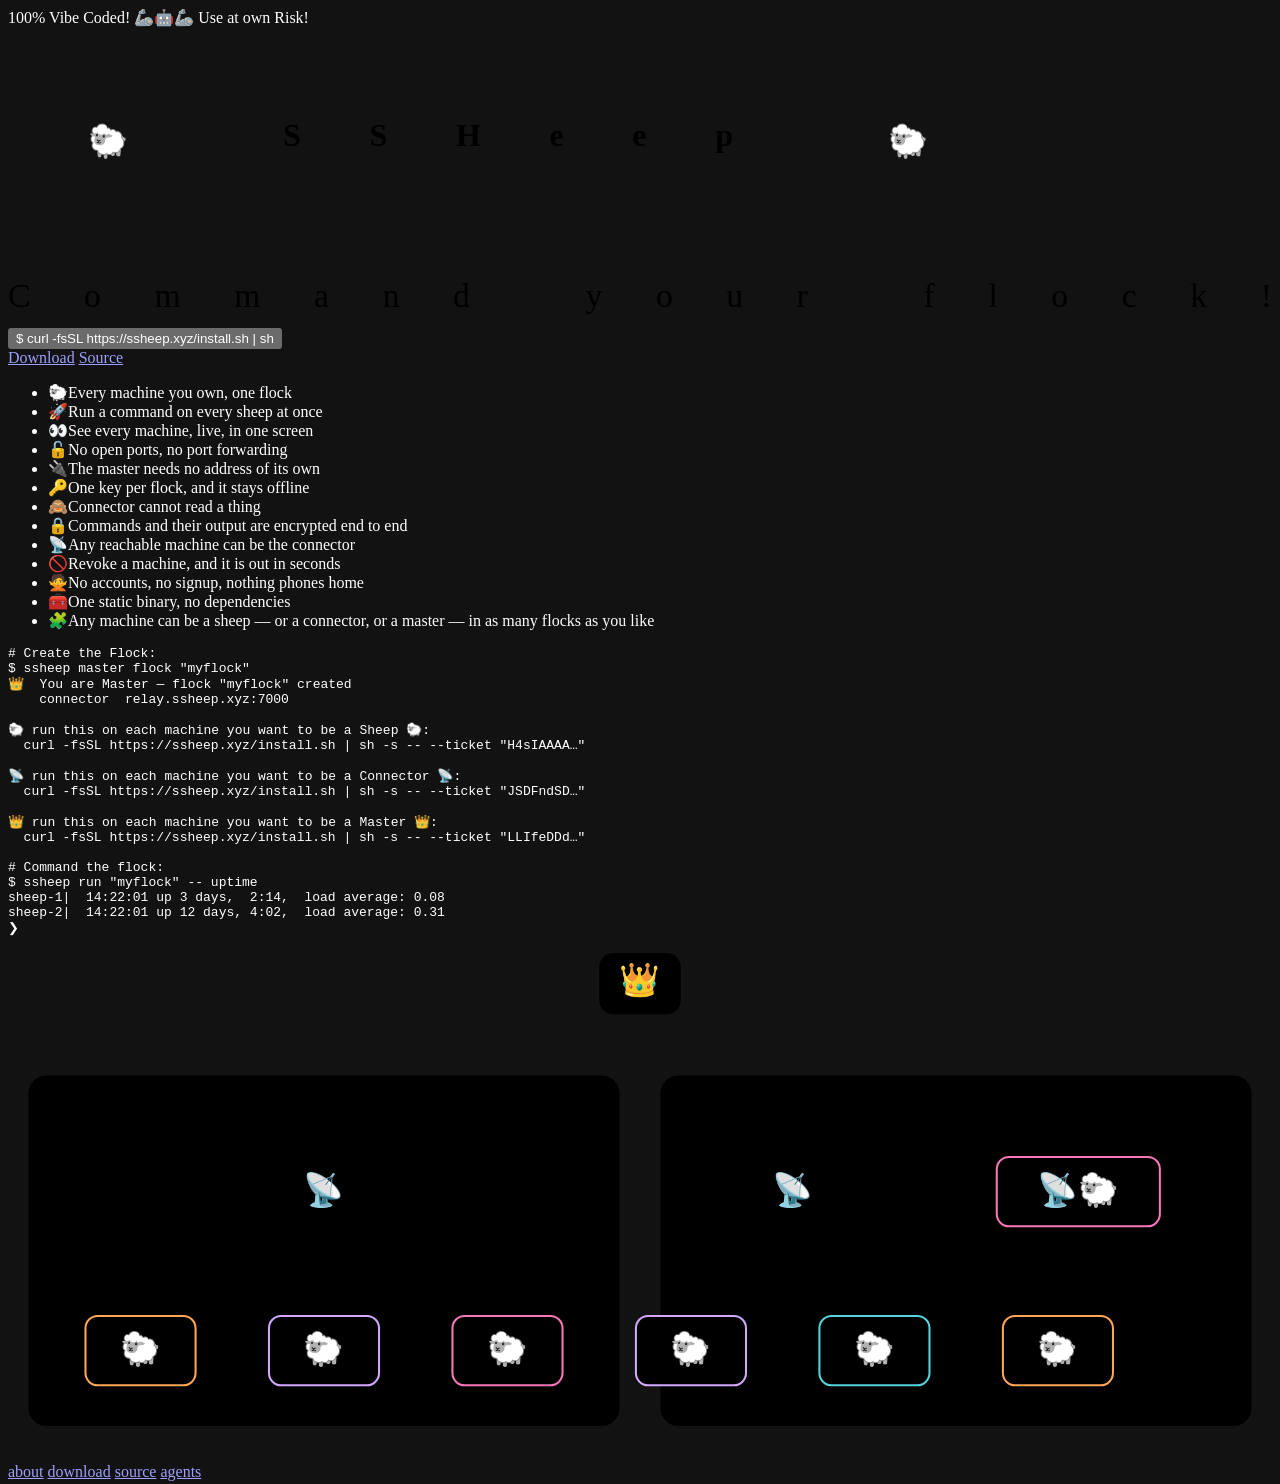
==== site/index.html @ 529f36d0 "site: the picture at 620x250 As asked. The extra height goes between the connectors and the sheep, w" ====
<!doctype html>
<html lang="en">
<head>
<meta charset="utf-8">
<meta name="viewport" content="width=device-width,initial-scale=1">
<meta name="color-scheme" content="dark">
<title>🐑 ssheep — one binary, one file, one key</title>
<meta name="description" content="Command a flock of machines. One command sets it up. No open ports, no accounts, and nobody's server to trust.">
<meta property="og:title" content="🐑 ssheep — one binary, one file, one key">
<meta property="og:description" content="Command a flock of machines. One command sets it up.">
<meta property="og:url" content="https://ssheep.xyz/">
<link rel="icon" href="data:image/svg+xml,%3Csvg xmlns='http://www.w3.org/2000/svg' viewBox='0 0 16 16'%3E%3Ctext y='14' font-size='14'%3E%F0%9F%90%91%3C/text%3E%3C/svg%3E">
<link rel="stylesheet" href="/style.css?v=31">
</head>
<body>

<div class="vibe">
  <span class="hot">100% Vibe Coded!</span>
  <span class="bot"><span class="arm">🦾</span><span class="head">🤖</span><span class="arm flip">🦾</span></span>
  <span class="hot">Use at own Risk!</span>
</div>

<div class="v3">

  <header class="v3head">
    <h1 class="big" aria-label="SSHeep">
      <svg class="wordmark" viewBox="0 0 1000 128" width="1000" height="128" role="img" aria-label="🐑 SSHeep 🐑">
        <text class="wm-sheep" x="80" y="104">🐑</text>
        <text class="wm-word" x="275" y="98" textLength="450" lengthAdjust="spacing">SSHeep</text>
        <text class="wm-sheep" x="920" y="104" text-anchor="end">🐑</text>
      </svg>
    </h1>
  </header>

  <div class="v3grid">

    <div class="pitch">
      <svg class="headline" viewBox="0 0 600 56" role="img" aria-label="Command your flock!">
        <text x="0" y="48" textLength="600" lengthAdjust="spacing">Command your flock!</text>
      </svg>

      <button class="cmd" type="button" data-copy="curl -fsSL https://ssheep.xyz/install.sh | sh">
        <span class="s">$</span> curl -fsSL https://ssheep.xyz/install.sh | sh
      </button>
      <div class="btnrow">
        <a href="https://github.com/bash3r777/ssheep/releases/latest">Download</a>
        <a href="https://github.com/bash3r777/ssheep">Source</a>
      </div>

      <ul class="feat">
        <li><span class="ic">🐑</span>Every machine you own, one flock</li>
        <li><span class="ic">🚀</span>Run a command on every sheep at once</li>
        <li><span class="ic">👀</span>See every machine, live, in one screen</li>
        <li><span class="ic">🔓</span>No open ports, no port forwarding</li>
        <li><span class="ic">🔌</span>The master needs no address of its own</li>
        <li><span class="ic">🔑</span>One key per flock, and it stays offline</li>
        <li><span class="ic">🙈</span>Connector cannot read a thing</li>
        <li><span class="ic">🔒</span>Commands and their output are encrypted end to end</li>
        <li><span class="ic">📡</span>Any reachable machine can be the connector</li>
        <li><span class="ic">🚫</span>Revoke a machine, and it is out in seconds</li>
        <li><span class="ic">🙅</span>No accounts, no signup, nothing phones home</li>
        <li><span class="ic">🧰</span>One static binary, no dependencies</li>
        <li class="wide"><span class="ic">🧩</span>Any machine can be a sheep — or a connector, or a master — in as many flocks as you like</li>
      </ul>
    </div>

    <div class="v3side">
      <div class="term"><div class="win">
        <div class="tbar"><i class="dt r"></i><i class="dt y"></i><i class="dt g"></i></div>
        <div class="termbody"><pre class="dash"><span class="c"># Create the Flock:</span>
<span class="p">$</span> ssheep master flock "myflock"
<span class="g">👑</span>  You are Master — flock "myflock" created
    connector  relay.ssheep.xyz:7000

<span class="g">🐑</span> run this on each machine you want to be a Sheep <span class="g">🐑</span>:
  curl -fsSL https://ssheep.xyz/install.sh | sh -s -- --ticket "H4sIAAAA…"

<span class="g">📡</span> run this on each machine you want to be a Connector <span class="g">📡</span>:
  curl -fsSL https://ssheep.xyz/install.sh | sh -s -- --ticket "JSDFndSD…"

<span class="g">👑</span> run this on each machine you want to be a Master <span class="g">👑</span>:
  curl -fsSL https://ssheep.xyz/install.sh | sh -s -- --ticket "LLIfeDDd…"

<span class="c"># Command the flock:</span>
<span class="p">$</span> ssheep run "myflock" -- uptime
sheep-1|  14:22:01 up 3 days,  2:14,  load average: 0.08
sheep-2|  14:22:01 up 12 days, 4:02,  load average: 0.31
<span class="c">❯</span> <span class="cur"></span></pre></div>

        <div class="mapbox">
          <svg class="dg" viewBox="0 0 620 250" role="img"
               aria-label="One master above two flocks. Flock 1 has one connector and flock 2 has two, and every sheep is joined to every connector in its own flock.">

            <defs>
              <marker id="ar" viewBox="0 0 10 10" refX="9" refY="5" markerWidth="6" markerHeight="6" orient="auto-start-reverse">
                <path d="M0 0 L10 5 L0 10 z" fill="#33465e"/>
              </marker>
            </defs>

            <!-- one master -->
            <rect class="box master" x="290" y="2" width="40" height="30" rx="7"/>
            <text class="em" x="310" y="17" text-anchor="middle" dominant-baseline="middle">👑</text>
            <path class="wire" d="M310 32 V52"/>
            <path class="wire" d="M155 52 H525"/>
            <path class="wire" d="M155 52 V102 M385 52 V102 M525 52 V102"/>
            <g fill="#33465e">
              <polygon points="155,102 150,92 160,92"/>
              <polygon points="385,102 380,92 390,92"/>
              <polygon points="525,102 520,92 530,92"/>
            </g>

            <!-- two flocks -->
            <rect class="flockbox" x="10" y="62" width="290" height="172" rx="9"/>
            <text class="fname" x="22" y="80">flock 1</text>
            <rect class="flockbox" x="320" y="62" width="290" height="172" rx="9"/>
            <text class="fname" x="332" y="80">flock 2</text>

            <!-- one connector here, two there: as many as you like -->
            <rect class="box" x="115" y="102" width="80" height="34" rx="6"/>
            <text class="em" x="155" y="120" text-anchor="middle" dominant-baseline="middle">📡</text>
            <rect class="box" x="345" y="102" width="80" height="34" rx="6"/>
            <text class="em" x="385" y="120" text-anchor="middle" dominant-baseline="middle">📡</text>
            <rect class="sheep" style="stroke:#f778ba" x="485" y="102" width="80" height="34" rx="6"/>
            <text class="em" x="525" y="120" text-anchor="middle" dominant-baseline="middle">📡🐑</text>

            <!-- every sheep reaches every connector in its flock -->
            <path class="fan" d="M155 136 L65 180 M155 136 L155 180 M155 136 L245 180"/>
            <path class="fan" d="M385 136 L335 180 M385 136 L425 180 M385 136 L515 180 M525 136 L335 180 M525 136 L425 180 M525 136 L515 180"/>

            <!-- the sheep: colour is the whole of the label -->
            <rect class="sheep" style="stroke:#ffa657" x="38" y="180" width="54" height="34" rx="6"/>
            <text class="em" x="65" y="198" text-anchor="middle" dominant-baseline="middle">🐑</text>
            <rect class="sheep" style="stroke:#d2a8ff" x="128" y="180" width="54" height="34" rx="6"/>
            <text class="em" x="155" y="198" text-anchor="middle" dominant-baseline="middle">🐑</text>
            <rect class="sheep" style="stroke:#f778ba" x="218" y="180" width="54" height="34" rx="6"/>
            <text class="em" x="245" y="198" text-anchor="middle" dominant-baseline="middle">🐑</text>

            <rect class="sheep" style="stroke:#d2a8ff" x="308" y="180" width="54" height="34" rx="6"/>
            <text class="em" x="335" y="198" text-anchor="middle" dominant-baseline="middle">🐑</text>
            <rect class="sheep" style="stroke:#56d4dd" x="398" y="180" width="54" height="34" rx="6"/>
            <text class="em" x="425" y="198" text-anchor="middle" dominant-baseline="middle">🐑</text>
            <rect class="sheep" style="stroke:#ffa657" x="488" y="180" width="54" height="34" rx="6"/>
            <text class="em" x="515" y="198" text-anchor="middle" dominant-baseline="middle">🐑</text>
          </svg>
        </div>
      </div></div>
    </div>

  </div>

  <footer class="foot">
    <a href="/about">about</a>
    <a href="https://github.com/bash3r777/ssheep/releases/latest">download</a>
    <a href="https://github.com/bash3r777/ssheep">source</a>
    <a href="/agents.txt">agents</a>
  </footer>

</div>

<script>
document.addEventListener("click", function (e) {
  var b = e.target.closest("[data-copy]");
  if (!b) return;
  var t = b.getAttribute("data-copy") || "";
  var done = function () {
    clearTimeout(b._t);
    b.classList.remove("copied");
    void b.offsetWidth;
    b.classList.add("copied");
    b._t = setTimeout(function () { b.classList.remove("copied"); }, 1600);
  };
  if (navigator.clipboard && navigator.clipboard.writeText) {
    navigator.clipboard.writeText(t).then(done).catch(done);
  } else { done(); }
});
document.addEventListener("click", function (e) {
  var a = e.target.closest(".btnrow a");
  if (!a) return;
  a.classList.add("lit");
  setTimeout(function () { a.classList.remove("lit"); }, 400);
});
</script>
</body>
</html>
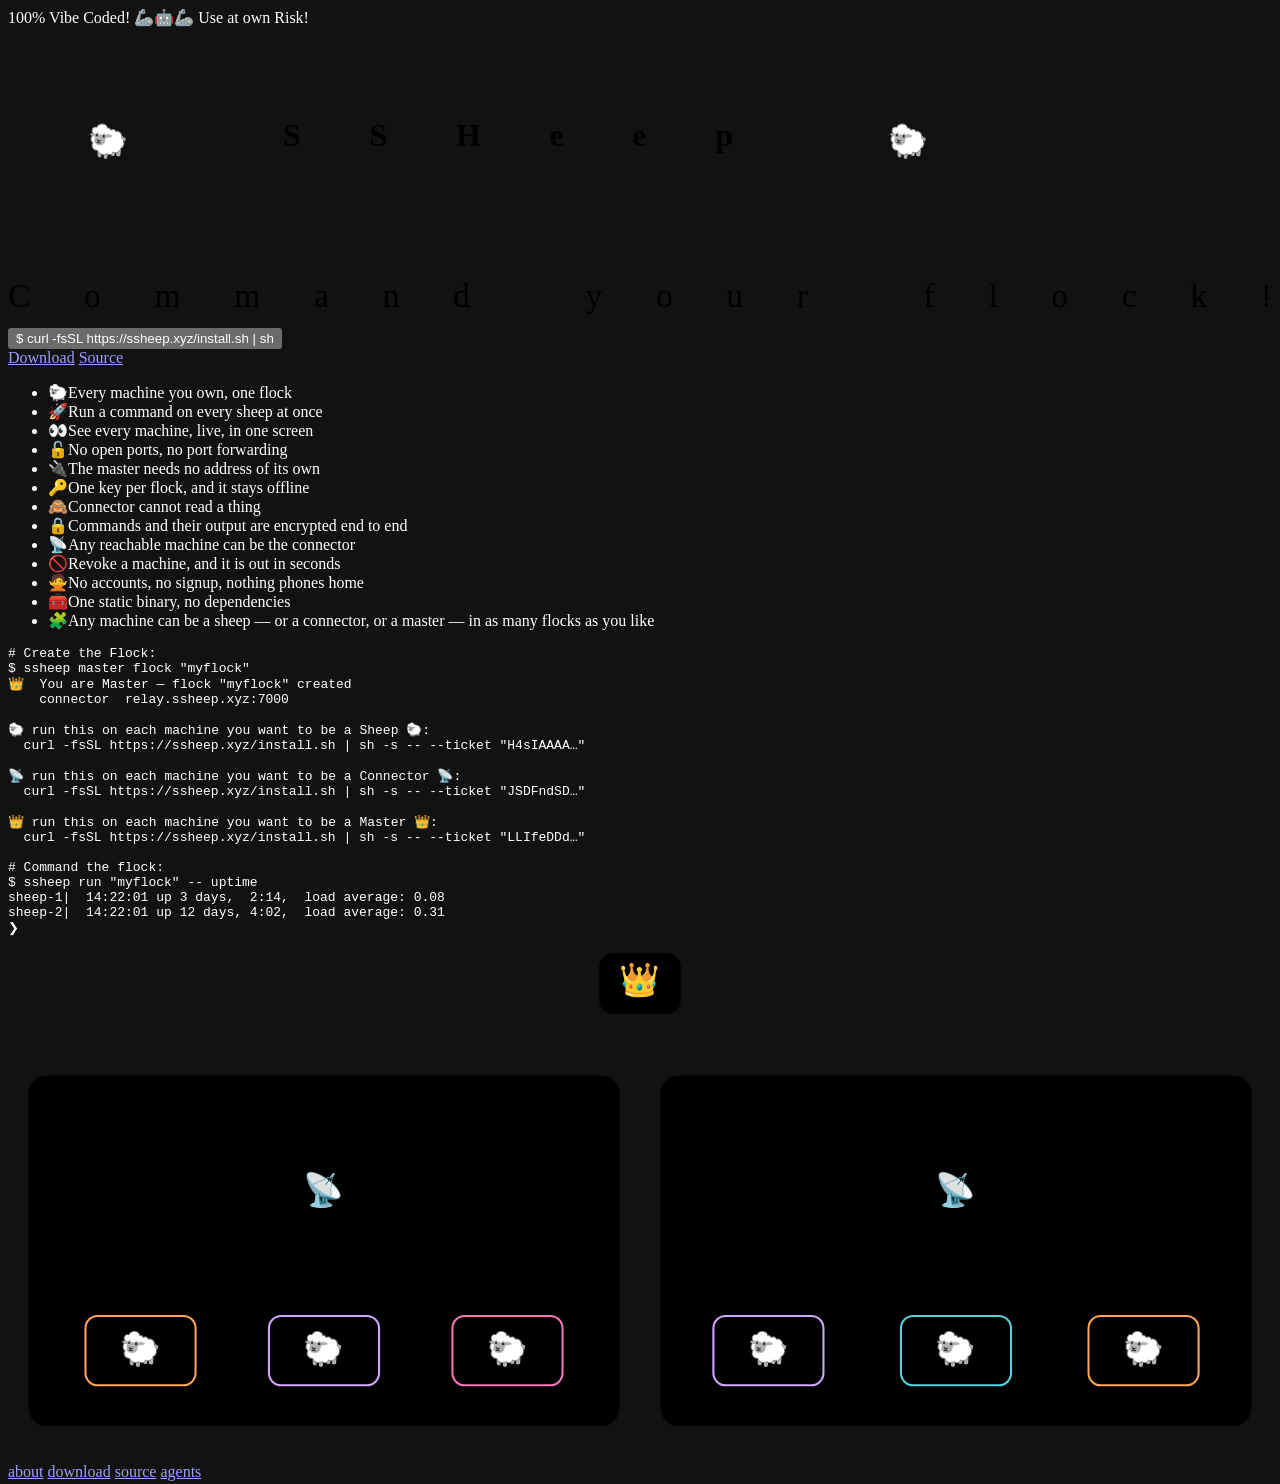
==== commit ed9a919d: "site: flock 2's machines move inside its box, and the last 📡🐑 goes The leftmost sheep in flock 2 sat" ====
--- a/site/index.html
+++ b/site/index.html
@@ -10,7 +10,7 @@
 <meta property="og:description" content="Command a flock of machines. One command sets it up.">
 <meta property="og:url" content="https://ssheep.xyz/">
 <link rel="icon" href="data:image/svg+xml,%3Csvg xmlns='http://www.w3.org/2000/svg' viewBox='0 0 16 16'%3E%3Ctext y='14' font-size='14'%3E%F0%9F%90%91%3C/text%3E%3C/svg%3E">
-<link rel="stylesheet" href="/style.css?v=31">
+<link rel="stylesheet" href="/style.css?v=32">
 </head>
 <body>
 
@@ -89,7 +89,7 @@
 
         <div class="mapbox">
           <svg class="dg" viewBox="0 0 620 250" role="img"
-               aria-label="One master above two flocks. Flock 1 has one connector and flock 2 has two, and every sheep is joined to every connector in its own flock.">
+               aria-label="One master above two flocks. Each flock has one connector and three sheep, and every sheep is joined to the connector.">
 
             <defs>
               <marker id="ar" viewBox="0 0 10 10" refX="9" refY="5" markerWidth="6" markerHeight="6" orient="auto-start-reverse">
@@ -101,12 +101,11 @@
             <rect class="box master" x="290" y="2" width="40" height="30" rx="7"/>
             <text class="em" x="310" y="17" text-anchor="middle" dominant-baseline="middle">👑</text>
             <path class="wire" d="M310 32 V52"/>
-            <path class="wire" d="M155 52 H525"/>
-            <path class="wire" d="M155 52 V102 M385 52 V102 M525 52 V102"/>
+            <path class="wire" d="M155 52 H465"/>
+            <path class="wire" d="M155 52 V102 M465 52 V102"/>
             <g fill="#33465e">
               <polygon points="155,102 150,92 160,92"/>
-              <polygon points="385,102 380,92 390,92"/>
-              <polygon points="525,102 520,92 530,92"/>
+              <polygon points="465,102 460,92 470,92"/>
             </g>
 
             <!-- two flocks -->
@@ -115,17 +114,15 @@
             <rect class="flockbox" x="320" y="62" width="290" height="172" rx="9"/>
             <text class="fname" x="332" y="80">flock 2</text>
 
-            <!-- one connector here, two there: as many as you like -->
+            <!-- a connector, and the machines it reaches -->
             <rect class="box" x="115" y="102" width="80" height="34" rx="6"/>
             <text class="em" x="155" y="120" text-anchor="middle" dominant-baseline="middle">📡</text>
-            <rect class="box" x="345" y="102" width="80" height="34" rx="6"/>
-            <text class="em" x="385" y="120" text-anchor="middle" dominant-baseline="middle">📡</text>
-            <rect class="sheep" style="stroke:#f778ba" x="485" y="102" width="80" height="34" rx="6"/>
-            <text class="em" x="525" y="120" text-anchor="middle" dominant-baseline="middle">📡🐑</text>
+            <rect class="box" x="425" y="102" width="80" height="34" rx="6"/>
+            <text class="em" x="465" y="120" text-anchor="middle" dominant-baseline="middle">📡</text>
 
-            <!-- every sheep reaches every connector in its flock -->
+            <!-- every sheep reaches the connector -->
             <path class="fan" d="M155 136 L65 180 M155 136 L155 180 M155 136 L245 180"/>
-            <path class="fan" d="M385 136 L335 180 M385 136 L425 180 M385 136 L515 180 M525 136 L335 180 M525 136 L425 180 M525 136 L515 180"/>
+            <path class="fan" d="M465 136 L373 180 M465 136 L465 180 M465 136 L557 180"/>
 
             <!-- the sheep: colour is the whole of the label -->
             <rect class="sheep" style="stroke:#ffa657" x="38" y="180" width="54" height="34" rx="6"/>
@@ -135,12 +132,12 @@
             <rect class="sheep" style="stroke:#f778ba" x="218" y="180" width="54" height="34" rx="6"/>
             <text class="em" x="245" y="198" text-anchor="middle" dominant-baseline="middle">🐑</text>
 
-            <rect class="sheep" style="stroke:#d2a8ff" x="308" y="180" width="54" height="34" rx="6"/>
-            <text class="em" x="335" y="198" text-anchor="middle" dominant-baseline="middle">🐑</text>
-            <rect class="sheep" style="stroke:#56d4dd" x="398" y="180" width="54" height="34" rx="6"/>
-            <text class="em" x="425" y="198" text-anchor="middle" dominant-baseline="middle">🐑</text>
-            <rect class="sheep" style="stroke:#ffa657" x="488" y="180" width="54" height="34" rx="6"/>
-            <text class="em" x="515" y="198" text-anchor="middle" dominant-baseline="middle">🐑</text>
+            <rect class="sheep" style="stroke:#d2a8ff" x="346" y="180" width="54" height="34" rx="6"/>
+            <text class="em" x="373" y="198" text-anchor="middle" dominant-baseline="middle">🐑</text>
+            <rect class="sheep" style="stroke:#56d4dd" x="438" y="180" width="54" height="34" rx="6"/>
+            <text class="em" x="465" y="198" text-anchor="middle" dominant-baseline="middle">🐑</text>
+            <rect class="sheep" style="stroke:#ffa657" x="530" y="180" width="54" height="34" rx="6"/>
+            <text class="em" x="557" y="198" text-anchor="middle" dominant-baseline="middle">🐑</text>
           </svg>
         </div>
       </div></div>
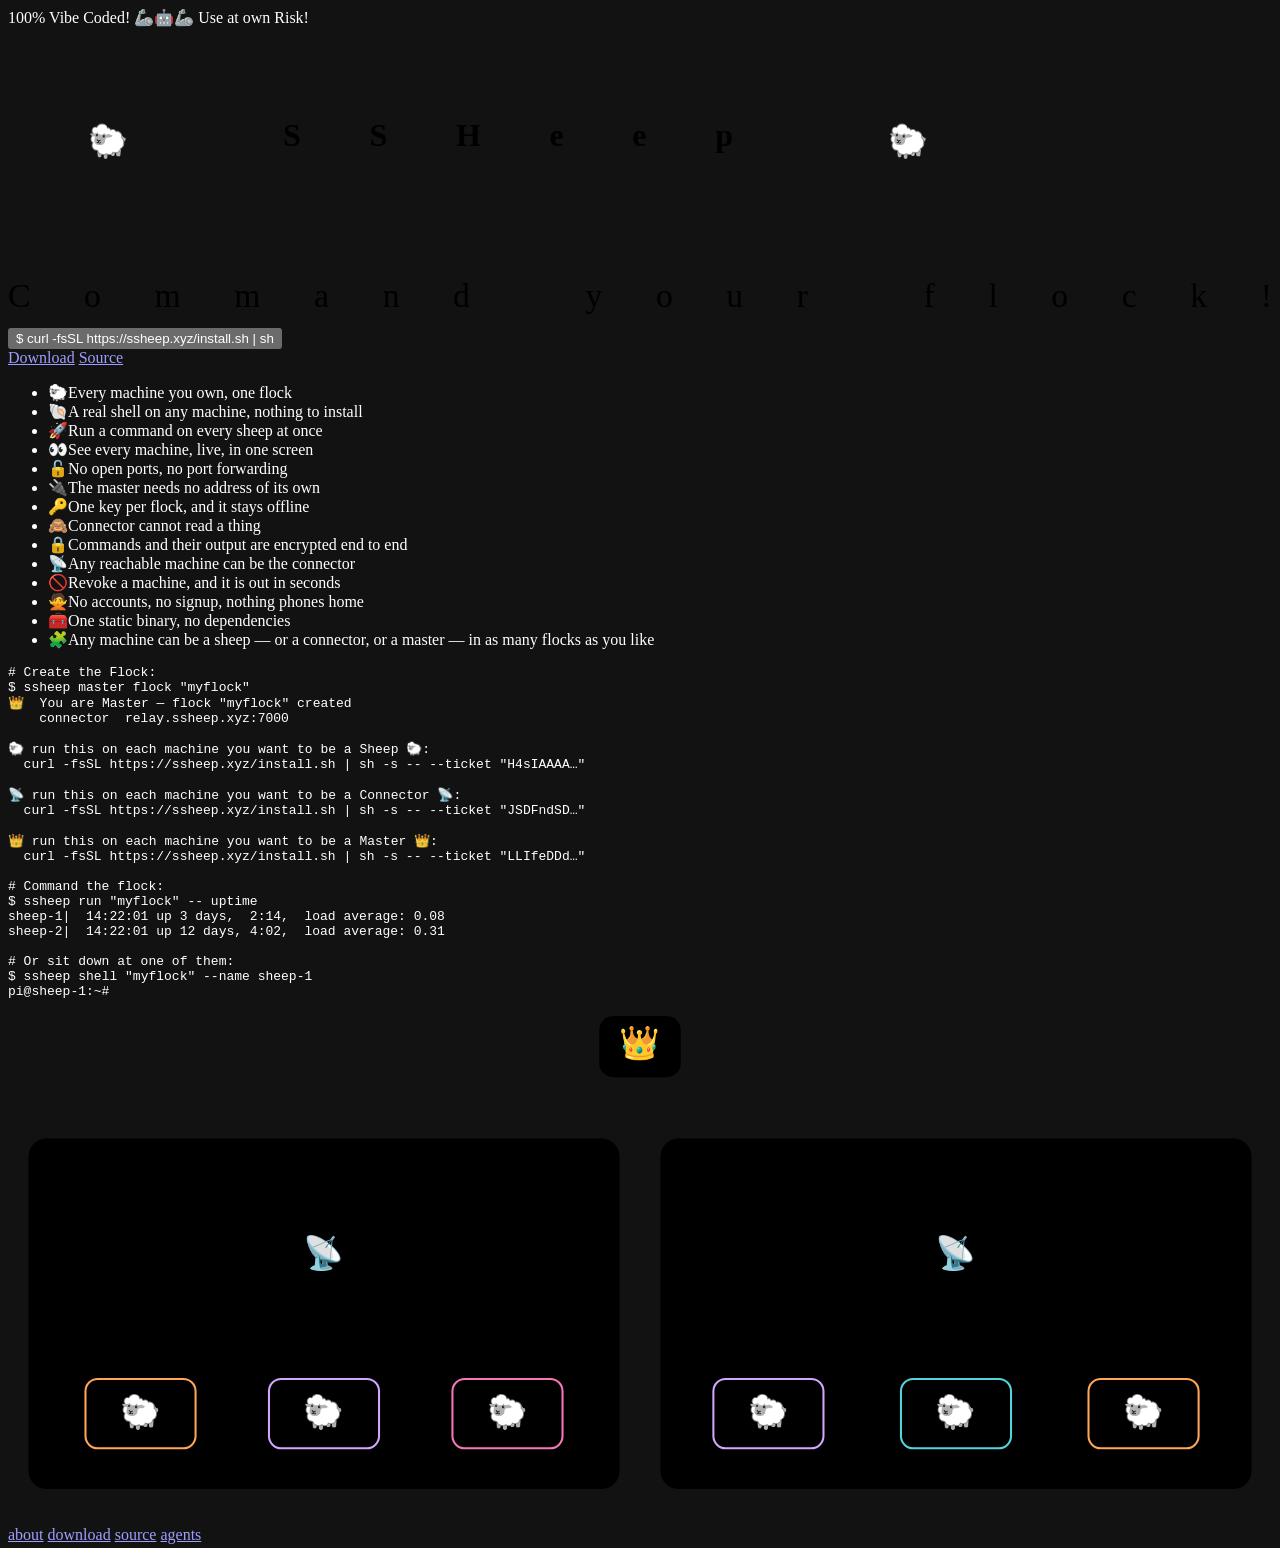
==== commit 954fdbc1: "shell: a real terminal on any machine, with nothing listening for it `ssheep shell <flock> --name pi" ====
--- a/site/index.html
+++ b/site/index.html
@@ -49,6 +49,7 @@
 
       <ul class="feat">
         <li><span class="ic">🐑</span>Every machine you own, one flock</li>
+        <li><span class="ic">🐚</span>A real shell on any machine, nothing to install</li>
         <li><span class="ic">🚀</span>Run a command on every sheep at once</li>
         <li><span class="ic">👀</span>See every machine, live, in one screen</li>
         <li><span class="ic">🔓</span>No open ports, no port forwarding</li>
@@ -85,7 +86,10 @@
 <span class="p">$</span> ssheep run "myflock" -- uptime
 sheep-1|  14:22:01 up 3 days,  2:14,  load average: 0.08
 sheep-2|  14:22:01 up 12 days, 4:02,  load average: 0.31
-<span class="c">❯</span> <span class="cur"></span></pre></div>
+
+<span class="c"># Or sit down at one of them:</span>
+<span class="p">$</span> ssheep shell "myflock" --name sheep-1
+pi@sheep-1:~# <span class="cur"></span></pre></div>
 
         <div class="mapbox">
           <svg class="dg" viewBox="0 0 620 250" role="img"
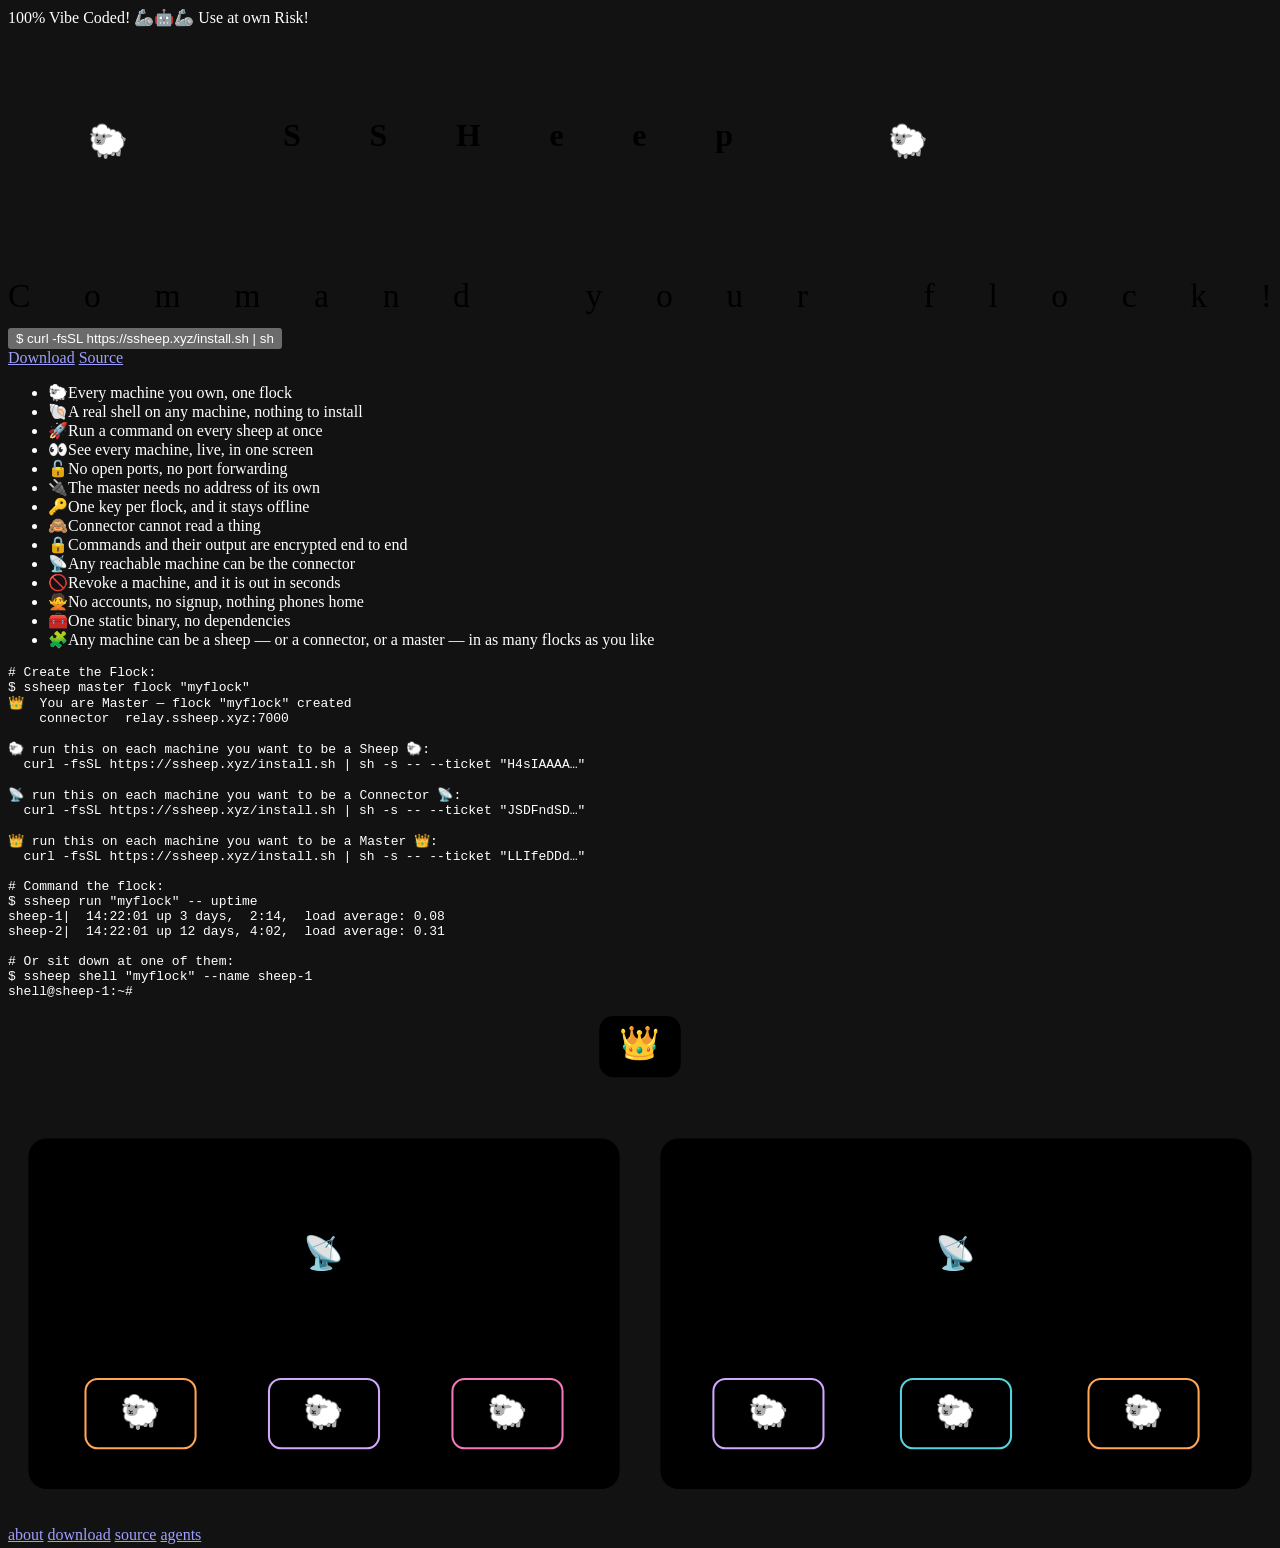
==== commit c0c90992: "site: the shell prompt in the terminal reads shell@sheep-1 pi@sheep-1 was the machine name from the " ====
--- a/site/index.html
+++ b/site/index.html
@@ -89,7 +89,7 @@
 
 <span class="c"># Or sit down at one of them:</span>
 <span class="p">$</span> ssheep shell "myflock" --name sheep-1
-pi@sheep-1:~# <span class="cur"></span></pre></div>
+shell@sheep-1:~# <span class="cur"></span></pre></div>
 
         <div class="mapbox">
           <svg class="dg" viewBox="0 0 620 250" role="img"
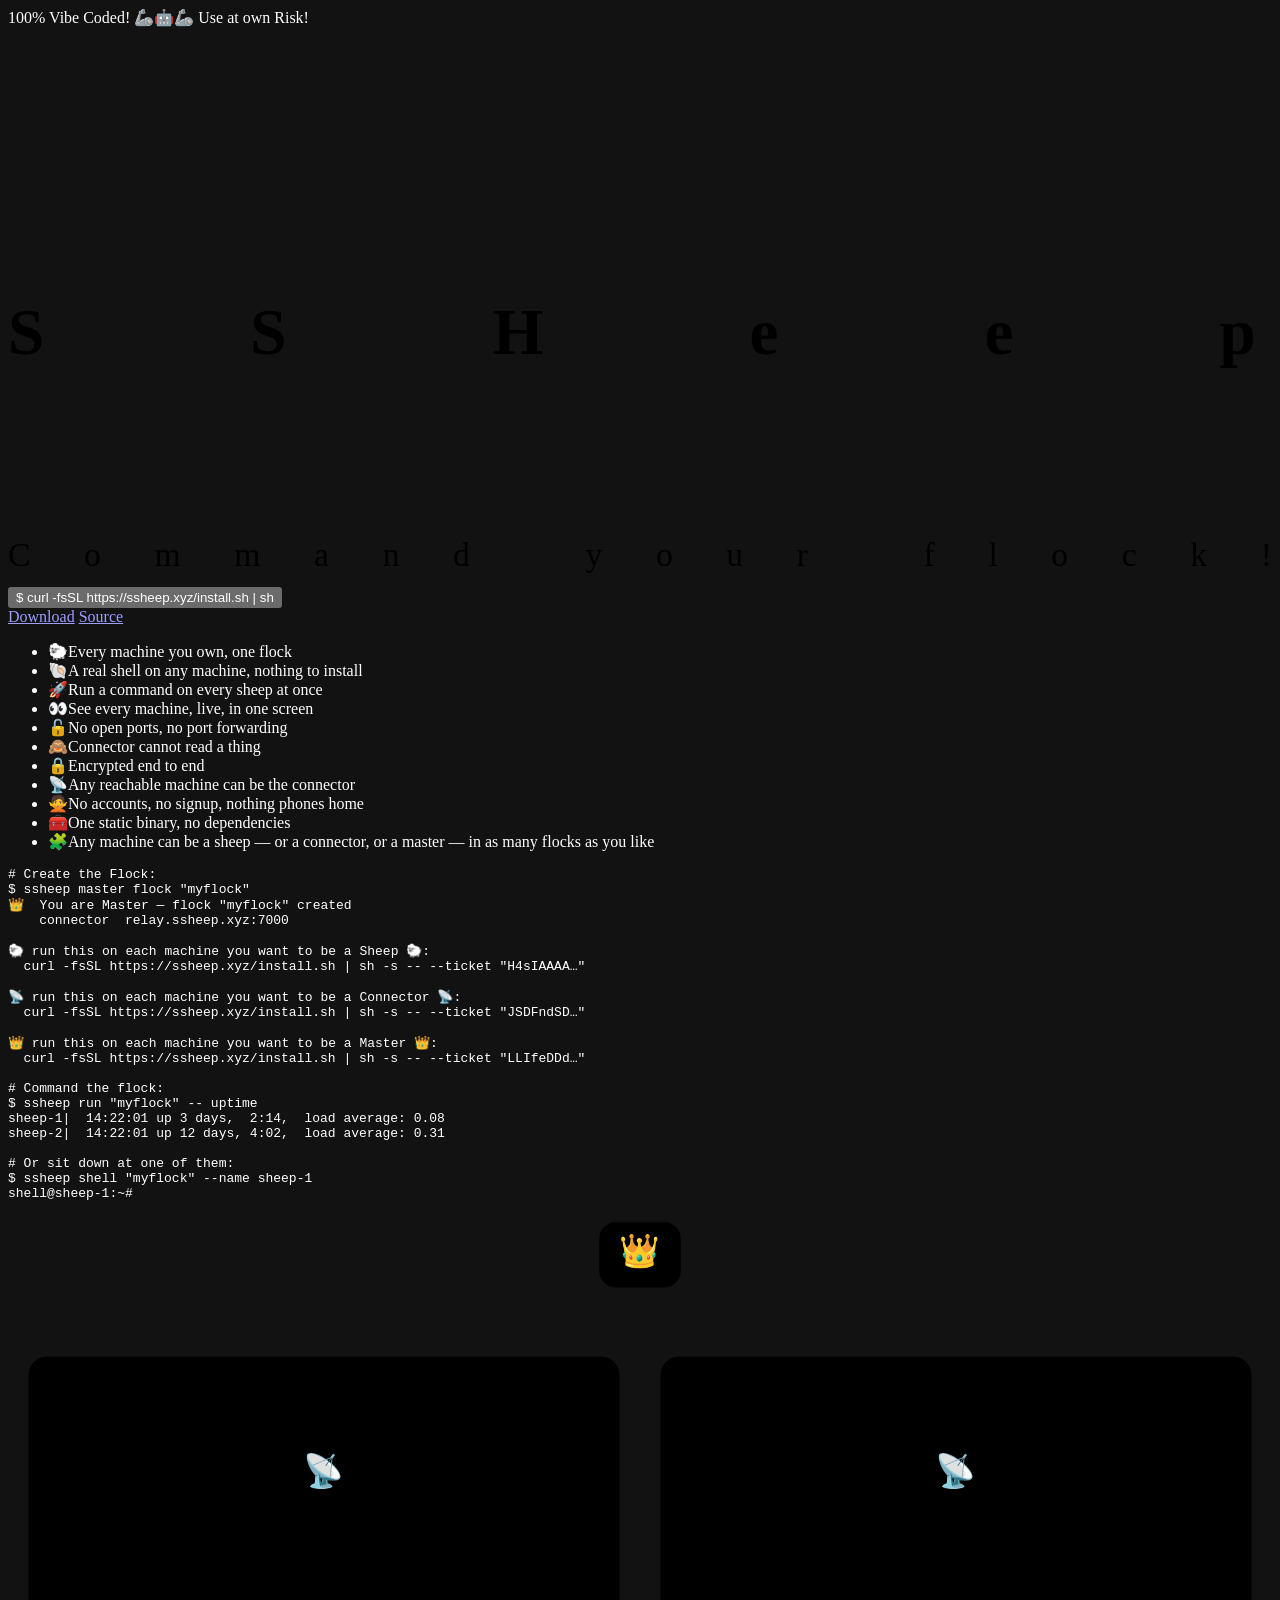
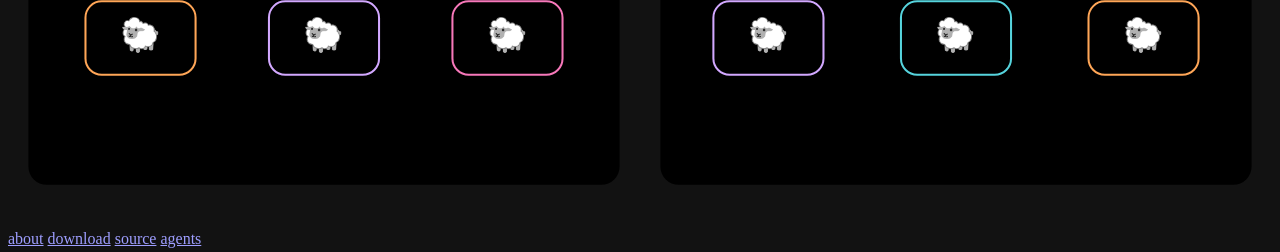
==== commit 715318fd: "site: the wordmark moves into the left column, and a few features go   - the title is no longer a ba" ====
--- a/site/index.html
+++ b/site/index.html
@@ -4,13 +4,13 @@
 <meta charset="utf-8">
 <meta name="viewport" content="width=device-width,initial-scale=1">
 <meta name="color-scheme" content="dark">
-<title>🐑 ssheep — one binary, one file, one key</title>
+<title>ssheep — one binary, one file, one key</title>
 <meta name="description" content="Command a flock of machines. One command sets it up. No open ports, no accounts, and nobody's server to trust.">
 <meta property="og:title" content="🐑 ssheep — one binary, one file, one key">
 <meta property="og:description" content="Command a flock of machines. One command sets it up.">
 <meta property="og:url" content="https://ssheep.xyz/">
 <link rel="icon" href="data:image/svg+xml,%3Csvg xmlns='http://www.w3.org/2000/svg' viewBox='0 0 16 16'%3E%3Ctext y='14' font-size='14'%3E%F0%9F%90%91%3C/text%3E%3C/svg%3E">
-<link rel="stylesheet" href="/style.css?v=32">
+<link rel="stylesheet" href="/style.css?v=34">
 </head>
 <body>
 
@@ -22,19 +22,15 @@
 
 <div class="v3">
 
-  <header class="v3head">
-    <h1 class="big" aria-label="SSHeep">
-      <svg class="wordmark" viewBox="0 0 1000 128" width="1000" height="128" role="img" aria-label="🐑 SSHeep 🐑">
-        <text class="wm-sheep" x="80" y="104">🐑</text>
-        <text class="wm-word" x="275" y="98" textLength="450" lengthAdjust="spacing">SSHeep</text>
-        <text class="wm-sheep" x="920" y="104" text-anchor="end">🐑</text>
-      </svg>
-    </h1>
-  </header>
-
   <div class="v3grid">
 
     <div class="pitch">
+      <h1 class="big" aria-label="SSHeep">
+        <svg class="wordmark" viewBox="0 0 620 190" role="img" aria-label="SSHeep">
+          <text class="wm-word" x="0" y="150" textLength="612" lengthAdjust="spacing">SSHeep</text>
+        </svg>
+      </h1>
+
       <svg class="headline" viewBox="0 0 600 56" role="img" aria-label="Command your flock!">
         <text x="0" y="48" textLength="600" lengthAdjust="spacing">Command your flock!</text>
       </svg>
@@ -53,12 +49,9 @@
         <li><span class="ic">🚀</span>Run a command on every sheep at once</li>
         <li><span class="ic">👀</span>See every machine, live, in one screen</li>
         <li><span class="ic">🔓</span>No open ports, no port forwarding</li>
-        <li><span class="ic">🔌</span>The master needs no address of its own</li>
-        <li><span class="ic">🔑</span>One key per flock, and it stays offline</li>
         <li><span class="ic">🙈</span>Connector cannot read a thing</li>
-        <li><span class="ic">🔒</span>Commands and their output are encrypted end to end</li>
+        <li><span class="ic">🔒</span>Encrypted end to end</li>
         <li><span class="ic">📡</span>Any reachable machine can be the connector</li>
-        <li><span class="ic">🚫</span>Revoke a machine, and it is out in seconds</li>
         <li><span class="ic">🙅</span>No accounts, no signup, nothing phones home</li>
         <li><span class="ic">🧰</span>One static binary, no dependencies</li>
         <li class="wide"><span class="ic">🧩</span>Any machine can be a sheep — or a connector, or a master — in as many flocks as you like</li>
@@ -92,7 +85,7 @@
 shell@sheep-1:~# <span class="cur"></span></pre></div>
 
         <div class="mapbox">
-          <svg class="dg" viewBox="0 0 620 250" role="img"
+          <svg class="dg" viewBox="0 0 620 300" role="img"
                aria-label="One master above two flocks. Each flock has one connector and three sheep, and every sheep is joined to the connector.">
 
             <defs>
@@ -102,46 +95,46 @@
             </defs>
 
             <!-- one master -->
-            <rect class="box master" x="290" y="2" width="40" height="30" rx="7"/>
-            <text class="em" x="310" y="17" text-anchor="middle" dominant-baseline="middle">👑</text>
-            <path class="wire" d="M310 32 V52"/>
-            <path class="wire" d="M155 52 H465"/>
-            <path class="wire" d="M155 52 V102 M465 52 V102"/>
+            <rect class="box master" x="290" y="4" width="40" height="32" rx="8"/>
+            <text class="em" x="310" y="20" text-anchor="middle" dominant-baseline="middle">👑</text>
+            <path class="wire" d="M310 36 V56"/>
+            <path class="wire" d="M155 56 H465"/>
+            <path class="wire" d="M155 56 V110 M465 56 V110"/>
             <g fill="#33465e">
-              <polygon points="155,102 150,92 160,92"/>
-              <polygon points="465,102 460,92 470,92"/>
+              <polygon points="155,110 150,100 160,100"/>
+              <polygon points="465,110 460,100 470,100"/>
             </g>
 
             <!-- two flocks -->
-            <rect class="flockbox" x="10" y="62" width="290" height="172" rx="9"/>
-            <text class="fname" x="22" y="80">flock 1</text>
-            <rect class="flockbox" x="320" y="62" width="290" height="172" rx="9"/>
-            <text class="fname" x="332" y="80">flock 2</text>
+            <rect class="flockbox" x="10" y="70" width="290" height="210" rx="9"/>
+            <text class="fname" x="22" y="88">flock 1</text>
+            <rect class="flockbox" x="320" y="70" width="290" height="210" rx="9"/>
+            <text class="fname" x="332" y="88">flock 2</text>
 
             <!-- a connector, and the machines it reaches -->
-            <rect class="box" x="115" y="102" width="80" height="34" rx="6"/>
-            <text class="em" x="155" y="120" text-anchor="middle" dominant-baseline="middle">📡</text>
-            <rect class="box" x="425" y="102" width="80" height="34" rx="6"/>
-            <text class="em" x="465" y="120" text-anchor="middle" dominant-baseline="middle">📡</text>
+            <rect class="box" x="115" y="110" width="80" height="36" rx="8"/>
+            <text class="em" x="155" y="128" text-anchor="middle" dominant-baseline="middle">📡</text>
+            <rect class="box" x="425" y="110" width="80" height="36" rx="8"/>
+            <text class="em" x="465" y="128" text-anchor="middle" dominant-baseline="middle">📡</text>
 
             <!-- every sheep reaches the connector -->
-            <path class="fan" d="M155 136 L65 180 M155 136 L155 180 M155 136 L245 180"/>
-            <path class="fan" d="M465 136 L373 180 M465 136 L465 180 M465 136 L557 180"/>
+            <path class="fan" d="M155 146 L65 190 M155 146 L155 190 M155 146 L245 190"/>
+            <path class="fan" d="M465 146 L373 190 M465 146 L465 190 M465 146 L557 190"/>
 
             <!-- the sheep: colour is the whole of the label -->
-            <rect class="sheep" style="stroke:#ffa657" x="38" y="180" width="54" height="34" rx="6"/>
-            <text class="em" x="65" y="198" text-anchor="middle" dominant-baseline="middle">🐑</text>
-            <rect class="sheep" style="stroke:#d2a8ff" x="128" y="180" width="54" height="34" rx="6"/>
-            <text class="em" x="155" y="198" text-anchor="middle" dominant-baseline="middle">🐑</text>
-            <rect class="sheep" style="stroke:#f778ba" x="218" y="180" width="54" height="34" rx="6"/>
-            <text class="em" x="245" y="198" text-anchor="middle" dominant-baseline="middle">🐑</text>
+            <rect class="sheep" style="stroke:#ffa657" x="38" y="190" width="54" height="36" rx="8"/>
+            <text class="em" x="65" y="208" text-anchor="middle" dominant-baseline="middle">🐑</text>
+            <rect class="sheep" style="stroke:#d2a8ff" x="128" y="190" width="54" height="36" rx="8"/>
+            <text class="em" x="155" y="208" text-anchor="middle" dominant-baseline="middle">🐑</text>
+            <rect class="sheep" style="stroke:#f778ba" x="218" y="190" width="54" height="36" rx="8"/>
+            <text class="em" x="245" y="208" text-anchor="middle" dominant-baseline="middle">🐑</text>
 
-            <rect class="sheep" style="stroke:#d2a8ff" x="346" y="180" width="54" height="34" rx="6"/>
-            <text class="em" x="373" y="198" text-anchor="middle" dominant-baseline="middle">🐑</text>
-            <rect class="sheep" style="stroke:#56d4dd" x="438" y="180" width="54" height="34" rx="6"/>
-            <text class="em" x="465" y="198" text-anchor="middle" dominant-baseline="middle">🐑</text>
-            <rect class="sheep" style="stroke:#ffa657" x="530" y="180" width="54" height="34" rx="6"/>
-            <text class="em" x="557" y="198" text-anchor="middle" dominant-baseline="middle">🐑</text>
+            <rect class="sheep" style="stroke:#d2a8ff" x="346" y="190" width="54" height="36" rx="8"/>
+            <text class="em" x="373" y="208" text-anchor="middle" dominant-baseline="middle">🐑</text>
+            <rect class="sheep" style="stroke:#56d4dd" x="438" y="190" width="54" height="36" rx="8"/>
+            <text class="em" x="465" y="208" text-anchor="middle" dominant-baseline="middle">🐑</text>
+            <rect class="sheep" style="stroke:#ffa657" x="530" y="190" width="54" height="36" rx="8"/>
+            <text class="em" x="557" y="208" text-anchor="middle" dominant-baseline="middle">🐑</text>
           </svg>
         </div>
       </div></div>
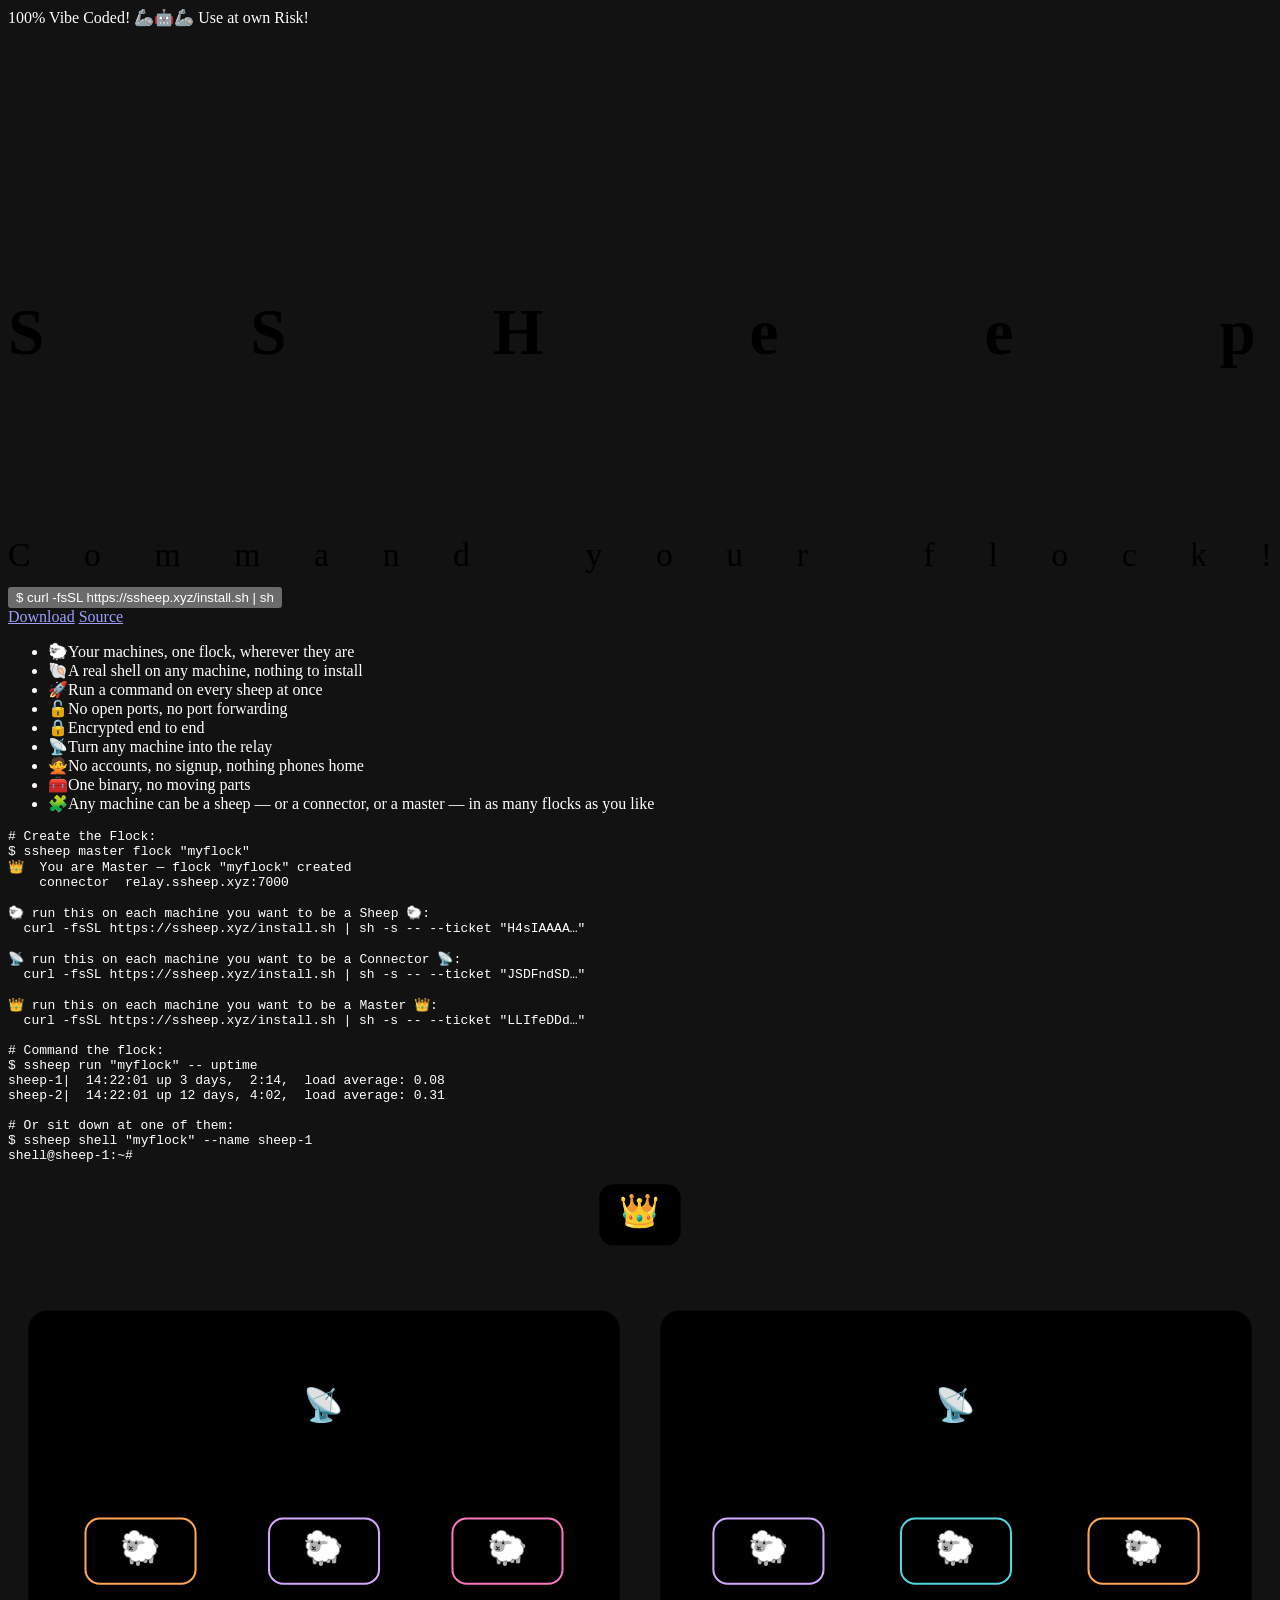
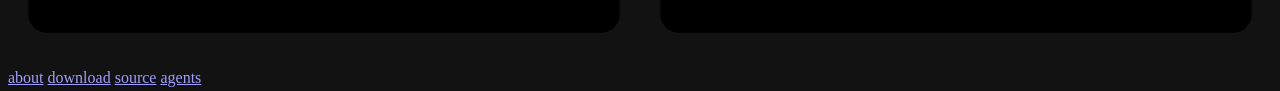
==== commit 523be05e: "site: fewer features, and each one says what you get Gone: "see every machine, live, in one screen" " ====
--- a/site/index.html
+++ b/site/index.html
@@ -10,7 +10,7 @@
 <meta property="og:description" content="Command a flock of machines. One command sets it up.">
 <meta property="og:url" content="https://ssheep.xyz/">
 <link rel="icon" href="data:image/svg+xml,%3Csvg xmlns='http://www.w3.org/2000/svg' viewBox='0 0 16 16'%3E%3Ctext y='14' font-size='14'%3E%F0%9F%90%91%3C/text%3E%3C/svg%3E">
-<link rel="stylesheet" href="/style.css?v=34">
+<link rel="stylesheet" href="/style.css?v=36">
 </head>
 <body>
 
@@ -44,16 +44,14 @@
       </div>
 
       <ul class="feat">
-        <li><span class="ic">🐑</span>Every machine you own, one flock</li>
+        <li><span class="ic">🐑</span>Your machines, one flock, wherever they are</li>
         <li><span class="ic">🐚</span>A real shell on any machine, nothing to install</li>
         <li><span class="ic">🚀</span>Run a command on every sheep at once</li>
-        <li><span class="ic">👀</span>See every machine, live, in one screen</li>
         <li><span class="ic">🔓</span>No open ports, no port forwarding</li>
-        <li><span class="ic">🙈</span>Connector cannot read a thing</li>
         <li><span class="ic">🔒</span>Encrypted end to end</li>
-        <li><span class="ic">📡</span>Any reachable machine can be the connector</li>
+        <li><span class="ic">📡</span>Turn any machine into the relay</li>
         <li><span class="ic">🙅</span>No accounts, no signup, nothing phones home</li>
-        <li><span class="ic">🧰</span>One static binary, no dependencies</li>
+        <li><span class="ic">🧰</span>One binary, no moving parts</li>
         <li class="wide"><span class="ic">🧩</span>Any machine can be a sheep — or a connector, or a master — in as many flocks as you like</li>
       </ul>
     </div>
@@ -85,7 +83,7 @@
 shell@sheep-1:~# <span class="cur"></span></pre></div>
 
         <div class="mapbox">
-          <svg class="dg" viewBox="0 0 620 300" role="img"
+          <svg class="dg" viewBox="0 0 620 240" role="img"
                aria-label="One master above two flocks. Each flock has one connector and three sheep, and every sheep is joined to the connector.">
 
             <defs>
@@ -95,46 +93,46 @@
             </defs>
 
             <!-- one master -->
-            <rect class="box master" x="290" y="4" width="40" height="32" rx="8"/>
-            <text class="em" x="310" y="20" text-anchor="middle" dominant-baseline="middle">👑</text>
-            <path class="wire" d="M310 36 V56"/>
-            <path class="wire" d="M155 56 H465"/>
-            <path class="wire" d="M155 56 V110 M465 56 V110"/>
+            <rect class="box master" x="290" y="4" width="40" height="30" rx="7"/>
+            <text class="em" x="310" y="19" text-anchor="middle" dominant-baseline="middle">👑</text>
+            <path class="wire" d="M310 34 V52"/>
+            <path class="wire" d="M155 52 H465"/>
+            <path class="wire" d="M155 52 V98 M465 52 V98"/>
             <g fill="#33465e">
-              <polygon points="155,110 150,100 160,100"/>
-              <polygon points="465,110 460,100 470,100"/>
+              <polygon points="155,98 150,88 160,88"/>
+              <polygon points="465,98 460,88 470,88"/>
             </g>
 
             <!-- two flocks -->
-            <rect class="flockbox" x="10" y="70" width="290" height="210" rx="9"/>
-            <text class="fname" x="22" y="88">flock 1</text>
-            <rect class="flockbox" x="320" y="70" width="290" height="210" rx="9"/>
-            <text class="fname" x="332" y="88">flock 2</text>
+            <rect class="flockbox" x="10" y="66" width="290" height="158" rx="9"/>
+            <text class="fname" x="22" y="82">flock 1</text>
+            <rect class="flockbox" x="320" y="66" width="290" height="158" rx="9"/>
+            <text class="fname" x="332" y="82">flock 2</text>
 
             <!-- a connector, and the machines it reaches -->
-            <rect class="box" x="115" y="110" width="80" height="36" rx="8"/>
-            <text class="em" x="155" y="128" text-anchor="middle" dominant-baseline="middle">📡</text>
-            <rect class="box" x="425" y="110" width="80" height="36" rx="8"/>
-            <text class="em" x="465" y="128" text-anchor="middle" dominant-baseline="middle">📡</text>
+            <rect class="box" x="115" y="98" width="80" height="32" rx="7"/>
+            <text class="em" x="155" y="114" text-anchor="middle" dominant-baseline="middle">📡</text>
+            <rect class="box" x="425" y="98" width="80" height="32" rx="7"/>
+            <text class="em" x="465" y="114" text-anchor="middle" dominant-baseline="middle">📡</text>
 
             <!-- every sheep reaches the connector -->
-            <path class="fan" d="M155 146 L65 190 M155 146 L155 190 M155 146 L245 190"/>
-            <path class="fan" d="M465 146 L373 190 M465 146 L465 190 M465 146 L557 190"/>
+            <path class="fan" d="M155 130 L65 168 M155 130 L155 168 M155 130 L245 168"/>
+            <path class="fan" d="M465 130 L373 168 M465 130 L465 168 M465 130 L557 168"/>
 
             <!-- the sheep: colour is the whole of the label -->
-            <rect class="sheep" style="stroke:#ffa657" x="38" y="190" width="54" height="36" rx="8"/>
-            <text class="em" x="65" y="208" text-anchor="middle" dominant-baseline="middle">🐑</text>
-            <rect class="sheep" style="stroke:#d2a8ff" x="128" y="190" width="54" height="36" rx="8"/>
-            <text class="em" x="155" y="208" text-anchor="middle" dominant-baseline="middle">🐑</text>
-            <rect class="sheep" style="stroke:#f778ba" x="218" y="190" width="54" height="36" rx="8"/>
-            <text class="em" x="245" y="208" text-anchor="middle" dominant-baseline="middle">🐑</text>
+            <rect class="sheep" style="stroke:#ffa657" x="38" y="168" width="54" height="32" rx="7"/>
+            <text class="em" x="65" y="184" text-anchor="middle" dominant-baseline="middle">🐑</text>
+            <rect class="sheep" style="stroke:#d2a8ff" x="128" y="168" width="54" height="32" rx="7"/>
+            <text class="em" x="155" y="184" text-anchor="middle" dominant-baseline="middle">🐑</text>
+            <rect class="sheep" style="stroke:#f778ba" x="218" y="168" width="54" height="32" rx="7"/>
+            <text class="em" x="245" y="184" text-anchor="middle" dominant-baseline="middle">🐑</text>
 
-            <rect class="sheep" style="stroke:#d2a8ff" x="346" y="190" width="54" height="36" rx="8"/>
-            <text class="em" x="373" y="208" text-anchor="middle" dominant-baseline="middle">🐑</text>
-            <rect class="sheep" style="stroke:#56d4dd" x="438" y="190" width="54" height="36" rx="8"/>
-            <text class="em" x="465" y="208" text-anchor="middle" dominant-baseline="middle">🐑</text>
-            <rect class="sheep" style="stroke:#ffa657" x="530" y="190" width="54" height="36" rx="8"/>
-            <text class="em" x="557" y="208" text-anchor="middle" dominant-baseline="middle">🐑</text>
+            <rect class="sheep" style="stroke:#d2a8ff" x="346" y="168" width="54" height="32" rx="7"/>
+            <text class="em" x="373" y="184" text-anchor="middle" dominant-baseline="middle">🐑</text>
+            <rect class="sheep" style="stroke:#56d4dd" x="438" y="168" width="54" height="32" rx="7"/>
+            <text class="em" x="465" y="184" text-anchor="middle" dominant-baseline="middle">🐑</text>
+            <rect class="sheep" style="stroke:#ffa657" x="530" y="168" width="54" height="32" rx="7"/>
+            <text class="em" x="557" y="184" text-anchor="middle" dominant-baseline="middle">🐑</text>
           </svg>
         </div>
       </div></div>
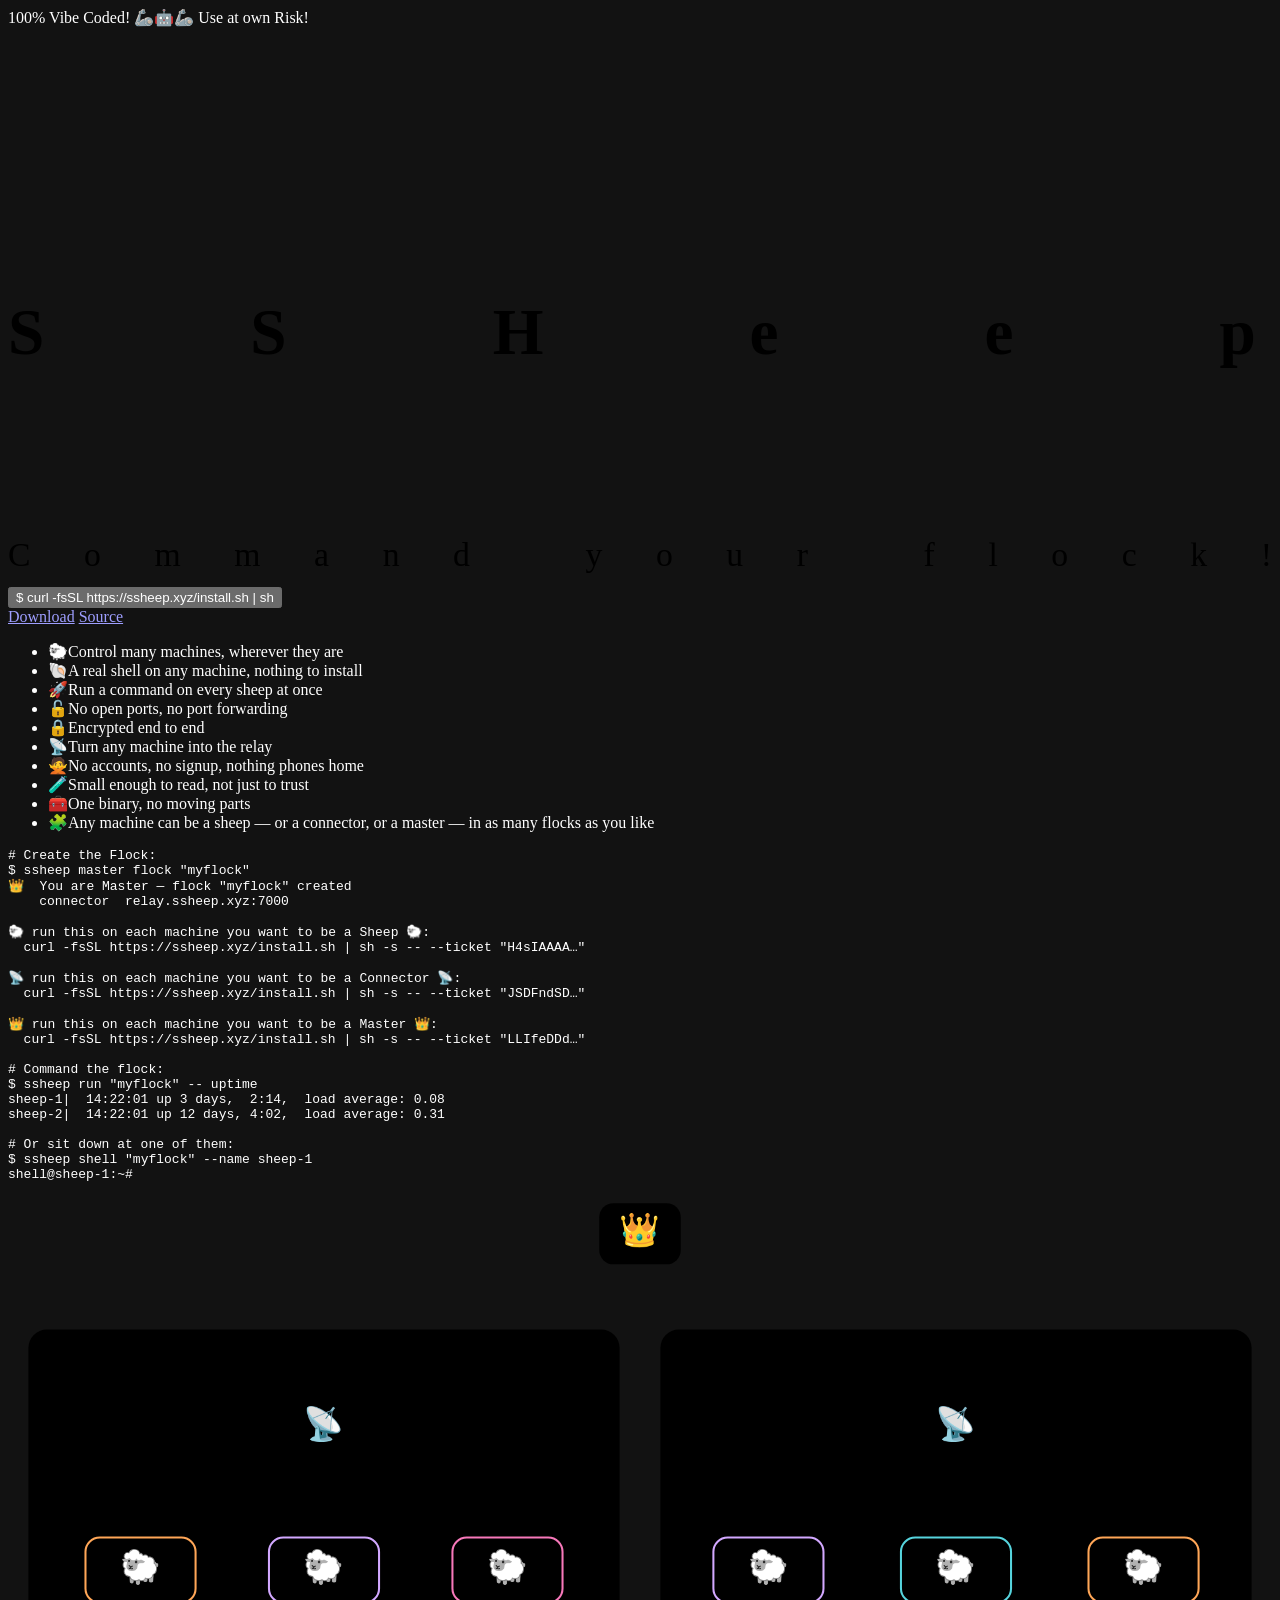
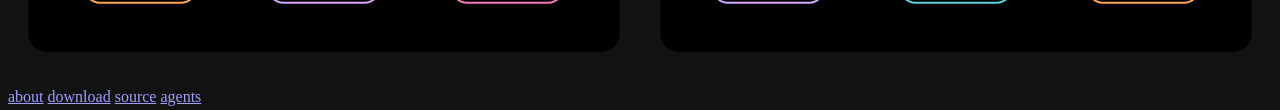
==== commit a413331b: "site: one more feature, and columns that line up by themselves   - the flock line reads "control man" ====
--- a/site/index.html
+++ b/site/index.html
@@ -10,7 +10,7 @@
 <meta property="og:description" content="Command a flock of machines. One command sets it up.">
 <meta property="og:url" content="https://ssheep.xyz/">
 <link rel="icon" href="data:image/svg+xml,%3Csvg xmlns='http://www.w3.org/2000/svg' viewBox='0 0 16 16'%3E%3Ctext y='14' font-size='14'%3E%F0%9F%90%91%3C/text%3E%3C/svg%3E">
-<link rel="stylesheet" href="/style.css?v=36">
+<link rel="stylesheet" href="/style.css?v=38">
 </head>
 <body>
 
@@ -44,13 +44,14 @@
       </div>
 
       <ul class="feat">
-        <li><span class="ic">🐑</span>Your machines, one flock, wherever they are</li>
+        <li><span class="ic">🐑</span>Control many machines, wherever they are</li>
         <li><span class="ic">🐚</span>A real shell on any machine, nothing to install</li>
         <li><span class="ic">🚀</span>Run a command on every sheep at once</li>
         <li><span class="ic">🔓</span>No open ports, no port forwarding</li>
         <li><span class="ic">🔒</span>Encrypted end to end</li>
         <li><span class="ic">📡</span>Turn any machine into the relay</li>
         <li><span class="ic">🙅</span>No accounts, no signup, nothing phones home</li>
+        <li><span class="ic">🧪</span>Small enough to read, not just to trust</li>
         <li><span class="ic">🧰</span>One binary, no moving parts</li>
         <li class="wide"><span class="ic">🧩</span>Any machine can be a sheep — or a connector, or a master — in as many flocks as you like</li>
       </ul>
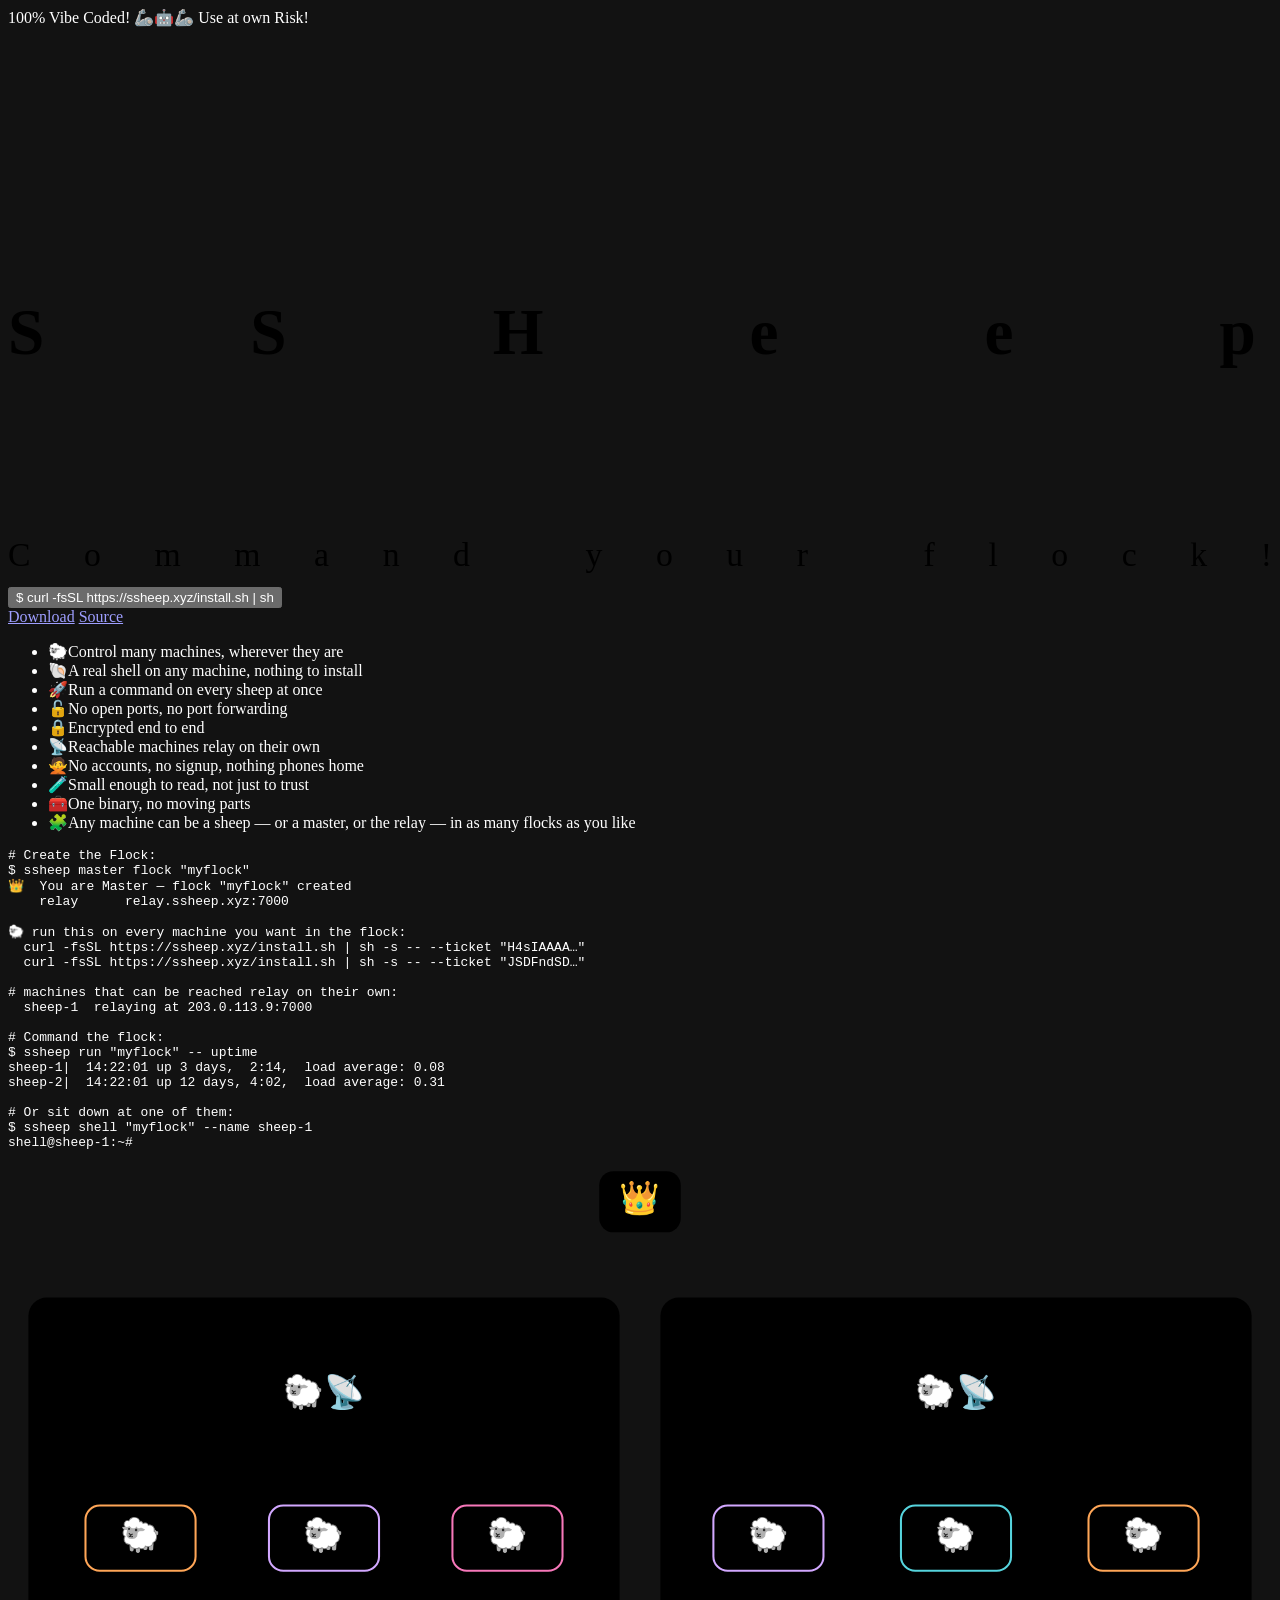
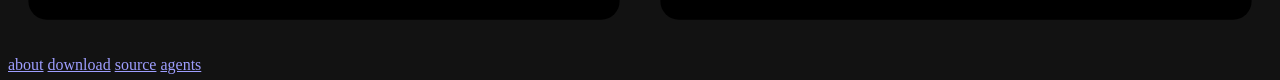
==== commit 40d9e434: "sheep relay for their flock automatically Every machine may relay; whether it can is a question only" ====
--- a/site/index.html
+++ b/site/index.html
@@ -49,11 +49,11 @@
         <li><span class="ic">🚀</span>Run a command on every sheep at once</li>
         <li><span class="ic">🔓</span>No open ports, no port forwarding</li>
         <li><span class="ic">🔒</span>Encrypted end to end</li>
-        <li><span class="ic">📡</span>Turn any machine into the relay</li>
+        <li><span class="ic">📡</span>Reachable machines relay on their own</li>
         <li><span class="ic">🙅</span>No accounts, no signup, nothing phones home</li>
         <li><span class="ic">🧪</span>Small enough to read, not just to trust</li>
         <li><span class="ic">🧰</span>One binary, no moving parts</li>
-        <li class="wide"><span class="ic">🧩</span>Any machine can be a sheep — or a connector, or a master — in as many flocks as you like</li>
+        <li class="wide"><span class="ic">🧩</span>Any machine can be a sheep — or a master, or the relay — in as many flocks as you like</li>
       </ul>
     </div>
 
@@ -63,16 +63,14 @@
         <div class="termbody"><pre class="dash"><span class="c"># Create the Flock:</span>
 <span class="p">$</span> ssheep master flock "myflock"
 <span class="g">👑</span>  You are Master — flock "myflock" created
-    connector  relay.ssheep.xyz:7000
+    relay      relay.ssheep.xyz:7000
 
-<span class="g">🐑</span> run this on each machine you want to be a Sheep <span class="g">🐑</span>:
+<span class="g">🐑</span> run this on every machine you want in the flock:
   curl -fsSL https://ssheep.xyz/install.sh | sh -s -- --ticket "H4sIAAAA…"
-
-<span class="g">📡</span> run this on each machine you want to be a Connector <span class="g">📡</span>:
   curl -fsSL https://ssheep.xyz/install.sh | sh -s -- --ticket "JSDFndSD…"
 
-<span class="g">👑</span> run this on each machine you want to be a Master <span class="g">👑</span>:
-  curl -fsSL https://ssheep.xyz/install.sh | sh -s -- --ticket "LLIfeDDd…"
+<span class="c"># machines that can be reached relay on their own:</span>
+  sheep-1  relaying at 203.0.113.9:7000
 
 <span class="c"># Command the flock:</span>
 <span class="p">$</span> ssheep run "myflock" -- uptime
@@ -85,7 +83,7 @@
 
         <div class="mapbox">
           <svg class="dg" viewBox="0 0 620 240" role="img"
-               aria-label="One master above two flocks. Each flock has one connector and three sheep, and every sheep is joined to the connector.">
+               aria-label="One master above two flocks. In each flock one machine relays (a sheep with a dish) and three are sheep, and every machine is joined to the relay.">
 
             <defs>
               <marker id="ar" viewBox="0 0 10 10" refX="9" refY="5" markerWidth="6" markerHeight="6" orient="auto-start-reverse">
@@ -110,11 +108,11 @@
             <rect class="flockbox" x="320" y="66" width="290" height="158" rx="9"/>
             <text class="fname" x="332" y="82">flock 2</text>
 
-            <!-- a connector, and the machines it reaches -->
+            <!-- the machine in each flock that relays: a sheep with a dish -->
             <rect class="box" x="115" y="98" width="80" height="32" rx="7"/>
-            <text class="em" x="155" y="114" text-anchor="middle" dominant-baseline="middle">📡</text>
+            <text class="em" x="155" y="114" text-anchor="middle" dominant-baseline="middle">🐑📡</text>
             <rect class="box" x="425" y="98" width="80" height="32" rx="7"/>
-            <text class="em" x="465" y="114" text-anchor="middle" dominant-baseline="middle">📡</text>
+            <text class="em" x="465" y="114" text-anchor="middle" dominant-baseline="middle">🐑📡</text>
 
             <!-- every sheep reaches the connector -->
             <path class="fan" d="M155 130 L65 168 M155 130 L155 168 M155 130 L245 168"/>
